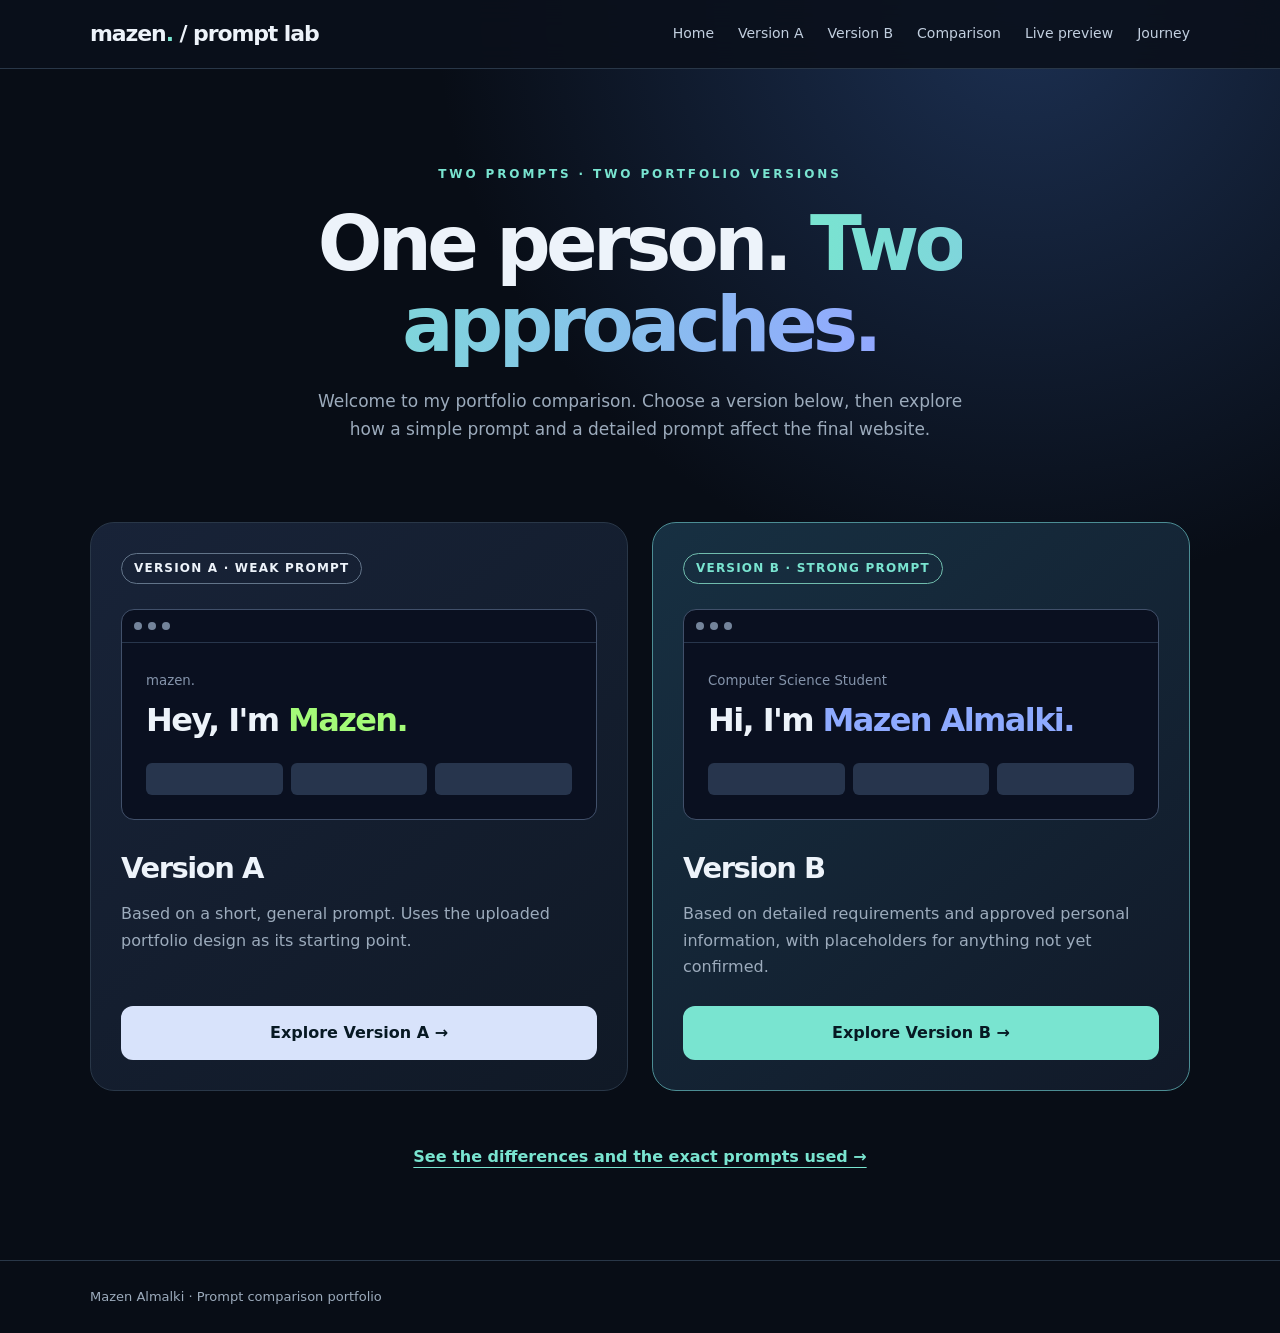
==== index.html @ 9e48fc69 "Add portfolio welcome page" ====
<!doctype html><html lang="en"><head><meta charset="utf-8"><meta name="viewport" content="width=device-width,initial-scale=1"><meta name="theme-color" content="#080d16"><style>
:root{color-scheme:dark;--bg:#080d16;--panel:#121c2a;--line:#293748;--text:#edf3fa;--muted:#9cabbc;--accent:#79e4d0;--blue:#92a8ff}*{box-sizing:border-box}html{scroll-behavior:smooth}body{margin:0;background:radial-gradient(circle at 80% 0%,#1c3052 0%,transparent 35%),var(--bg);color:var(--text);font-family:Inter,system-ui,-apple-system,'Segoe UI',sans-serif;line-height:1.65}a{color:inherit;text-decoration:none}:focus-visible{outline:3px solid var(--accent);outline-offset:4px}.wrap{width:min(1100px,calc(100% - 40px));margin:auto}.header{position:sticky;top:0;z-index:10;background:#0a101be6;backdrop-filter:blur(14px);border-bottom:1px solid var(--line)}.headrow{min-height:68px;display:flex;align-items:center;justify-content:space-between;gap:20px}.logo{font-weight:850;font-size:22px;letter-spacing:-.05em}.logo span,.eyebrow{color:var(--accent)}.header nav{display:flex;gap:24px;flex-wrap:wrap}.header nav a{font-size:14px;color:#c2cfdf}.header nav a:hover{color:white}.hero{text-align:center;padding:96px 0 43px}.eyebrow{text-transform:uppercase;font-size:12px;font-weight:800;letter-spacing:.24em}.hero h1{font-size:clamp(42px,7vw,76px);line-height:1.07;letter-spacing:-.06em;margin:18px auto 22px;max-width:850px}.hero h1 span{background:linear-gradient(90deg,var(--accent),var(--blue));background-clip:text;color:transparent}.hero p{max-width:650px;margin:auto;color:var(--muted);font-size:17px}.versions{display:grid;grid-template-columns:repeat(2,minmax(0,1fr));gap:24px;padding:35px 0 45px}.card{padding:30px;border:1px solid var(--line);border-radius:24px;background:linear-gradient(140deg,#182338,#101926);display:flex;flex-direction:column}.card.b{border-color:#4c8d94;background:linear-gradient(140deg,#173042,#111928)}.pill{align-self:flex-start;font-size:12px;font-weight:800;letter-spacing:.1em;text-transform:uppercase;border:1px solid #627489;border-radius:100px;padding:5px 12px}.b .pill{border-color:#70bcad;color:var(--accent)}.mock{margin:25px 0;border:1px solid #41506a;border-radius:13px;overflow:hidden;background:#0a1020;min-height:160px}.dots{display:flex;gap:6px;padding:12px;border-bottom:1px solid #28364c}.dots i{width:8px;height:8px;background:#74849b;border-radius:50%}.preview{padding:24px}.preview strong{display:block;font-size:32px;letter-spacing:-.05em}.preview em{font-style:normal;color:#a4fb78}.b .preview em{color:#8eaaff}.preview small{color:#8594ab}.lines{display:flex;gap:8px;margin-top:16px}.lines span{height:32px;border-radius:6px;background:#27354d;flex:1}.card h2{font-size:29px;letter-spacing:-.05em;margin:0 0 9px}.card p{color:var(--muted);margin:0 0 25px}.button{display:inline-flex;justify-content:center;align-items:center;background:var(--accent);color:#071923;border-radius:12px;padding:14px 22px;font-weight:800;transition:transform .2s}.button:hover{transform:translateY(-3px)}.a .button{background:#d8e3fb}.card .button{margin-top:auto}.under{text-align:center;padding:8px 0 90px}.under a{color:var(--accent);font-weight:750;text-decoration:underline;text-underline-offset:5px}.footer{border-top:1px solid var(--line);padding:25px 0;color:var(--muted);font-size:13px}.intro{padding:65px 0 20px}.intro h1{font-size:clamp(38px,6vw,64px);letter-spacing:-.06em;line-height:1.1;margin:16px 0}.intro p{color:var(--muted);max-width:790px}.cols{display:grid;grid-template-columns:1fr 1fr;gap:20px;margin:25px 0}.comp{background:var(--panel);border:1px solid var(--line);padding:26px;border-radius:19px}.comp h2{margin:0 0 10px}.comp p,.comp li{color:var(--muted)}.comp li{margin-bottom:10px}h3{margin:20px 0 10px}.prompt{white-space:pre-wrap;overflow-wrap:anywhere;background:#0b1421;border:1px solid #334359;border-radius:14px;padding:22px;color:#d6e1ee;font-size:14px;line-height:1.8;max-height:410px;overflow:auto}.comp .button{margin-top:15px}.note{background:#152638;border-left:3px solid var(--accent);padding:19px 23px;border-radius:8px;margin:25px 0 80px;color:#cbd9e6}@media(max-width:700px){.versions,.cols{grid-template-columns:1fr}.hero{padding-top:60px}.card{padding:22px}.header nav{gap:13px}.intro{padding-top:48px}}@media(prefers-reduced-motion:reduce){html{scroll-behavior:auto}.button{transition:none}}
</style><title>Choose a Portfolio Version | Mazen Almalki</title></head><body><header class="header"><div class="wrap headrow"><a class="logo" href="index.html">mazen<span>.</span> / prompt lab</a><nav aria-label="Website navigation"><a href="index.html">Home</a><a href="version-a.html">Version A</a><a href="version-b.html">Version B</a><a href="comparison.html">Comparison</a><a href="preview.html">Live preview</a><a href="journey.html">Journey</a></nav></div></header><main class="wrap"><section class="hero"><div class="eyebrow">Two prompts · two portfolio versions</div><h1>One person. <span>Two approaches.</span></h1><p>Welcome to my portfolio comparison. Choose a version below, then explore how a simple prompt and a detailed prompt affect the final website.</p></section><section class="versions" aria-label="Choose portfolio version"><article class="card a"><span class="pill">Version A · Weak prompt</span><div class="mock" aria-hidden="true"><div class="dots"><i></i><i></i><i></i></div><div class="preview"><small>mazen.</small><strong>Hey, I'm <em>Mazen.</em></strong><div class="lines"><span></span><span></span><span></span></div></div></div><h2>Version A</h2><p>Based on a short, general prompt. Uses the uploaded portfolio design as its starting point.</p><a class="button" href="version-a.html">Explore Version A →</a></article><article class="card b"><span class="pill">Version B · Strong prompt</span><div class="mock" aria-hidden="true"><div class="dots"><i></i><i></i><i></i></div><div class="preview"><small>Computer Science Student</small><strong>Hi, I'm <em>Mazen Almalki.</em></strong><div class="lines"><span></span><span></span><span></span></div></div></div><h2>Version B</h2><p>Based on detailed requirements and approved personal information, with placeholders for anything not yet confirmed.</p><a class="button" href="version-b.html">Explore Version B →</a></article></section><div class="under"><a href="comparison.html">See the differences and the exact prompts used →</a></div></main><footer class="footer"><div class="wrap">Mazen Almalki · Prompt comparison portfolio</div></footer></body></html>
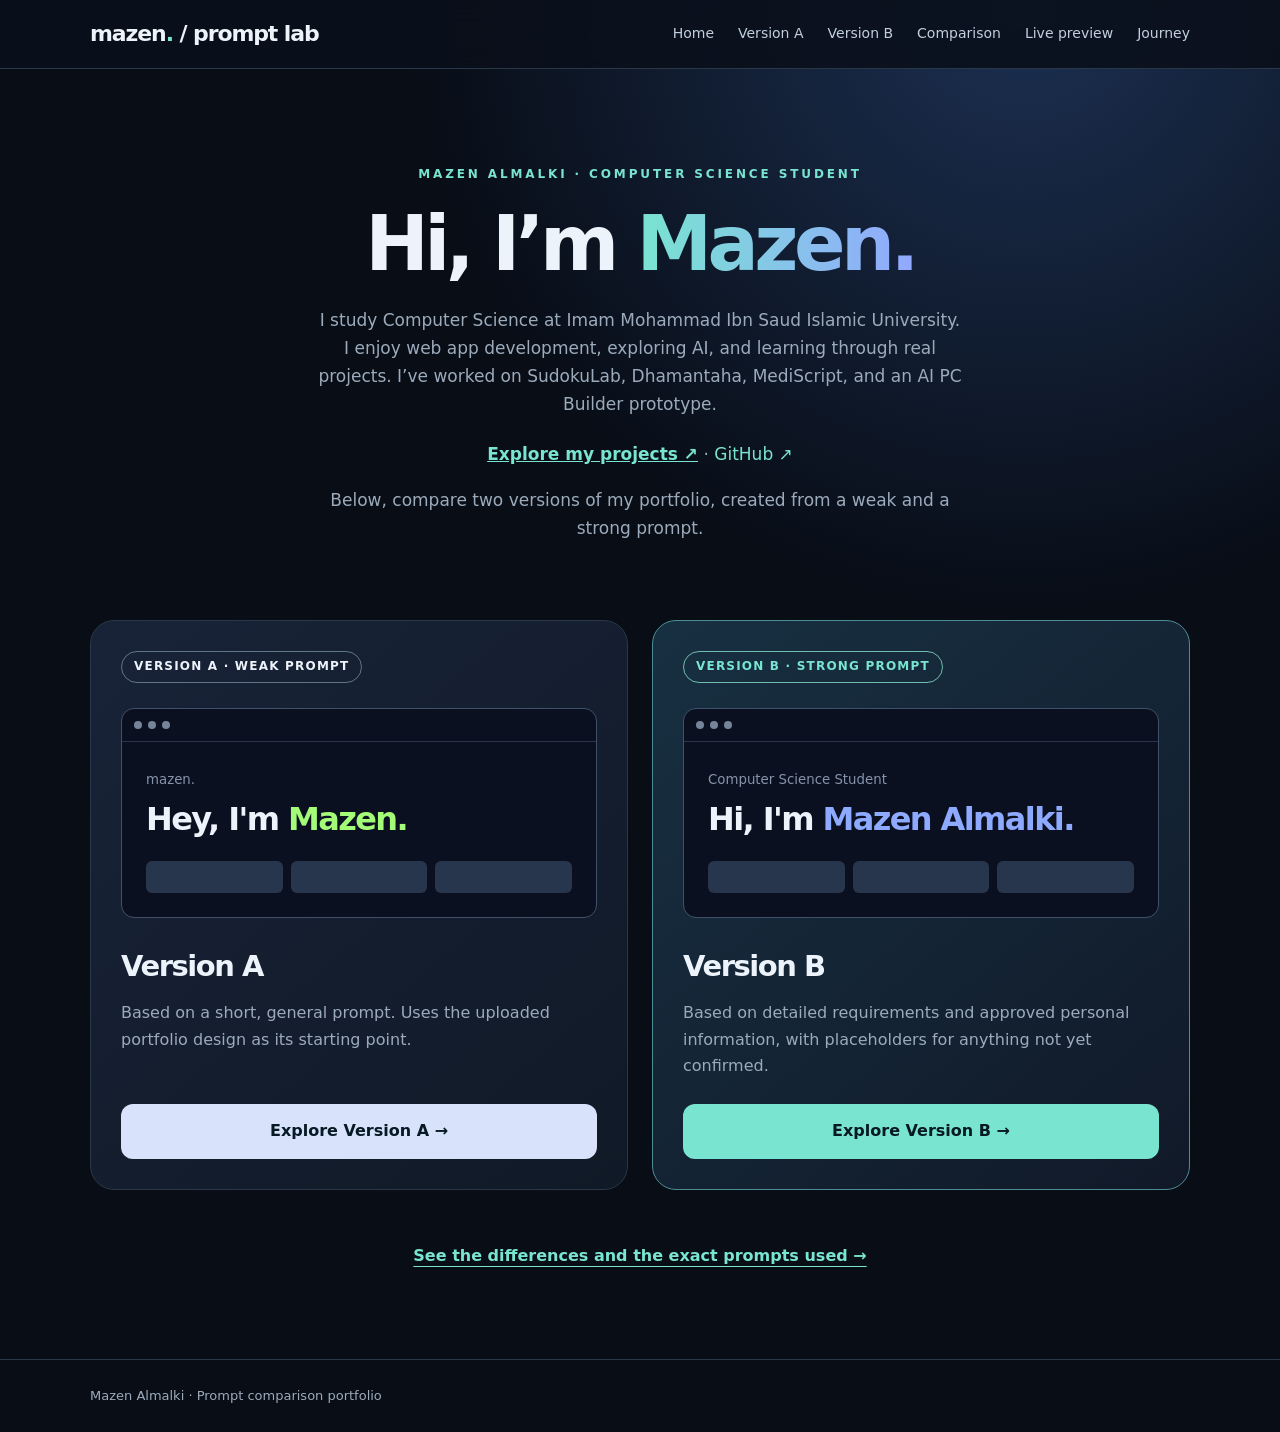
==== commit 7db46a42: "Personalize welcome page with Mazen background and projects" ====
--- a/index.html
+++ b/index.html
@@ -1,3 +1,3 @@
 <!doctype html><html lang="en"><head><meta charset="utf-8"><meta name="viewport" content="width=device-width,initial-scale=1"><meta name="theme-color" content="#080d16"><style>
 :root{color-scheme:dark;--bg:#080d16;--panel:#121c2a;--line:#293748;--text:#edf3fa;--muted:#9cabbc;--accent:#79e4d0;--blue:#92a8ff}*{box-sizing:border-box}html{scroll-behavior:smooth}body{margin:0;background:radial-gradient(circle at 80% 0%,#1c3052 0%,transparent 35%),var(--bg);color:var(--text);font-family:Inter,system-ui,-apple-system,'Segoe UI',sans-serif;line-height:1.65}a{color:inherit;text-decoration:none}:focus-visible{outline:3px solid var(--accent);outline-offset:4px}.wrap{width:min(1100px,calc(100% - 40px));margin:auto}.header{position:sticky;top:0;z-index:10;background:#0a101be6;backdrop-filter:blur(14px);border-bottom:1px solid var(--line)}.headrow{min-height:68px;display:flex;align-items:center;justify-content:space-between;gap:20px}.logo{font-weight:850;font-size:22px;letter-spacing:-.05em}.logo span,.eyebrow{color:var(--accent)}.header nav{display:flex;gap:24px;flex-wrap:wrap}.header nav a{font-size:14px;color:#c2cfdf}.header nav a:hover{color:white}.hero{text-align:center;padding:96px 0 43px}.eyebrow{text-transform:uppercase;font-size:12px;font-weight:800;letter-spacing:.24em}.hero h1{font-size:clamp(42px,7vw,76px);line-height:1.07;letter-spacing:-.06em;margin:18px auto 22px;max-width:850px}.hero h1 span{background:linear-gradient(90deg,var(--accent),var(--blue));background-clip:text;color:transparent}.hero p{max-width:650px;margin:auto;color:var(--muted);font-size:17px}.versions{display:grid;grid-template-columns:repeat(2,minmax(0,1fr));gap:24px;padding:35px 0 45px}.card{padding:30px;border:1px solid var(--line);border-radius:24px;background:linear-gradient(140deg,#182338,#101926);display:flex;flex-direction:column}.card.b{border-color:#4c8d94;background:linear-gradient(140deg,#173042,#111928)}.pill{align-self:flex-start;font-size:12px;font-weight:800;letter-spacing:.1em;text-transform:uppercase;border:1px solid #627489;border-radius:100px;padding:5px 12px}.b .pill{border-color:#70bcad;color:var(--accent)}.mock{margin:25px 0;border:1px solid #41506a;border-radius:13px;overflow:hidden;background:#0a1020;min-height:160px}.dots{display:flex;gap:6px;padding:12px;border-bottom:1px solid #28364c}.dots i{width:8px;height:8px;background:#74849b;border-radius:50%}.preview{padding:24px}.preview strong{display:block;font-size:32px;letter-spacing:-.05em}.preview em{font-style:normal;color:#a4fb78}.b .preview em{color:#8eaaff}.preview small{color:#8594ab}.lines{display:flex;gap:8px;margin-top:16px}.lines span{height:32px;border-radius:6px;background:#27354d;flex:1}.card h2{font-size:29px;letter-spacing:-.05em;margin:0 0 9px}.card p{color:var(--muted);margin:0 0 25px}.button{display:inline-flex;justify-content:center;align-items:center;background:var(--accent);color:#071923;border-radius:12px;padding:14px 22px;font-weight:800;transition:transform .2s}.button:hover{transform:translateY(-3px)}.a .button{background:#d8e3fb}.card .button{margin-top:auto}.under{text-align:center;padding:8px 0 90px}.under a{color:var(--accent);font-weight:750;text-decoration:underline;text-underline-offset:5px}.footer{border-top:1px solid var(--line);padding:25px 0;color:var(--muted);font-size:13px}.intro{padding:65px 0 20px}.intro h1{font-size:clamp(38px,6vw,64px);letter-spacing:-.06em;line-height:1.1;margin:16px 0}.intro p{color:var(--muted);max-width:790px}.cols{display:grid;grid-template-columns:1fr 1fr;gap:20px;margin:25px 0}.comp{background:var(--panel);border:1px solid var(--line);padding:26px;border-radius:19px}.comp h2{margin:0 0 10px}.comp p,.comp li{color:var(--muted)}.comp li{margin-bottom:10px}h3{margin:20px 0 10px}.prompt{white-space:pre-wrap;overflow-wrap:anywhere;background:#0b1421;border:1px solid #334359;border-radius:14px;padding:22px;color:#d6e1ee;font-size:14px;line-height:1.8;max-height:410px;overflow:auto}.comp .button{margin-top:15px}.note{background:#152638;border-left:3px solid var(--accent);padding:19px 23px;border-radius:8px;margin:25px 0 80px;color:#cbd9e6}@media(max-width:700px){.versions,.cols{grid-template-columns:1fr}.hero{padding-top:60px}.card{padding:22px}.header nav{gap:13px}.intro{padding-top:48px}}@media(prefers-reduced-motion:reduce){html{scroll-behavior:auto}.button{transition:none}}
-</style><title>Choose a Portfolio Version | Mazen Almalki</title></head><body><header class="header"><div class="wrap headrow"><a class="logo" href="index.html">mazen<span>.</span> / prompt lab</a><nav aria-label="Website navigation"><a href="index.html">Home</a><a href="version-a.html">Version A</a><a href="version-b.html">Version B</a><a href="comparison.html">Comparison</a><a href="preview.html">Live preview</a><a href="journey.html">Journey</a></nav></div></header><main class="wrap"><section class="hero"><div class="eyebrow">Two prompts · two portfolio versions</div><h1>One person. <span>Two approaches.</span></h1><p>Welcome to my portfolio comparison. Choose a version below, then explore how a simple prompt and a detailed prompt affect the final website.</p></section><section class="versions" aria-label="Choose portfolio version"><article class="card a"><span class="pill">Version A · Weak prompt</span><div class="mock" aria-hidden="true"><div class="dots"><i></i><i></i><i></i></div><div class="preview"><small>mazen.</small><strong>Hey, I'm <em>Mazen.</em></strong><div class="lines"><span></span><span></span><span></span></div></div></div><h2>Version A</h2><p>Based on a short, general prompt. Uses the uploaded portfolio design as its starting point.</p><a class="button" href="version-a.html">Explore Version A →</a></article><article class="card b"><span class="pill">Version B · Strong prompt</span><div class="mock" aria-hidden="true"><div class="dots"><i></i><i></i><i></i></div><div class="preview"><small>Computer Science Student</small><strong>Hi, I'm <em>Mazen Almalki.</em></strong><div class="lines"><span></span><span></span><span></span></div></div></div><h2>Version B</h2><p>Based on detailed requirements and approved personal information, with placeholders for anything not yet confirmed.</p><a class="button" href="version-b.html">Explore Version B →</a></article></section><div class="under"><a href="comparison.html">See the differences and the exact prompts used →</a></div></main><footer class="footer"><div class="wrap">Mazen Almalki · Prompt comparison portfolio</div></footer></body></html>+</style><title>Choose a Portfolio Version | Mazen Almalki</title></head><body><header class="header"><div class="wrap headrow"><a class="logo" href="index.html">mazen<span>.</span> / prompt lab</a><nav aria-label="Website navigation"><a href="index.html">Home</a><a href="version-a.html">Version A</a><a href="version-b.html">Version B</a><a href="comparison.html">Comparison</a><a href="preview.html">Live preview</a><a href="journey.html">Journey</a></nav></div></header><main class="wrap"><section class="hero"><div class="eyebrow">Mazen Almalki · Computer Science Student</div><h1>Hi, I’m <span>Mazen.</span></h1><p>I study Computer Science at Imam Mohammad Ibn Saud Islamic University. I enjoy web app development, exploring AI, and learning through real projects. I’ve worked on SudokuLab, Dhamantaha, MediScript, and an AI PC Builder prototype.</p><p style="margin:22px auto 0"><a href="version-b.html#projects" style="color:var(--accent);font-weight:800;text-decoration:underline">Explore my projects ↗</a> · <a href="https://github.com/MazenAlmalki" target="_blank" rel="noopener noreferrer" style="color:var(--accent)">GitHub ↗</a></p><p style="margin-top:18px">Below, compare two versions of my portfolio, created from a weak and a strong prompt.</p></section><section class="versions" aria-label="Choose portfolio version"><article class="card a"><span class="pill">Version A · Weak prompt</span><div class="mock" aria-hidden="true"><div class="dots"><i></i><i></i><i></i></div><div class="preview"><small>mazen.</small><strong>Hey, I'm <em>Mazen.</em></strong><div class="lines"><span></span><span></span><span></span></div></div></div><h2>Version A</h2><p>Based on a short, general prompt. Uses the uploaded portfolio design as its starting point.</p><a class="button" href="version-a.html">Explore Version A →</a></article><article class="card b"><span class="pill">Version B · Strong prompt</span><div class="mock" aria-hidden="true"><div class="dots"><i></i><i></i><i></i></div><div class="preview"><small>Computer Science Student</small><strong>Hi, I'm <em>Mazen Almalki.</em></strong><div class="lines"><span></span><span></span><span></span></div></div></div><h2>Version B</h2><p>Based on detailed requirements and approved personal information, with placeholders for anything not yet confirmed.</p><a class="button" href="version-b.html">Explore Version B →</a></article></section><div class="under"><a href="comparison.html">See the differences and the exact prompts used →</a></div></main><footer class="footer"><div class="wrap">Mazen Almalki · Prompt comparison portfolio</div></footer></body></html>
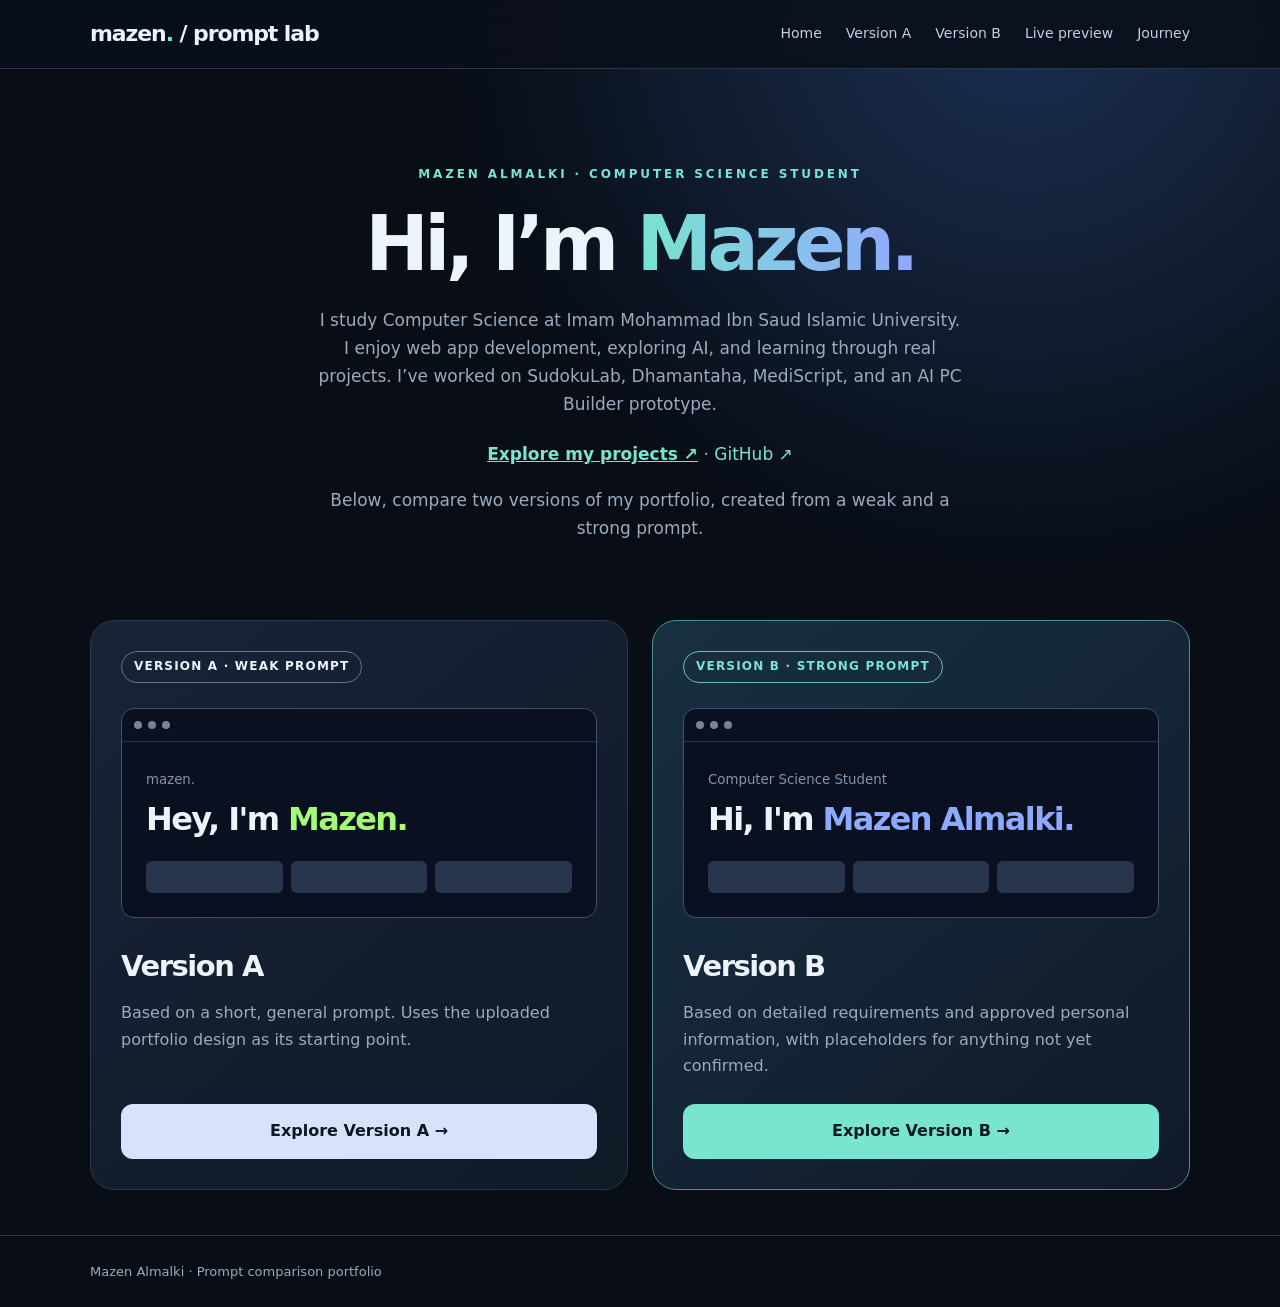
==== commit 8afb1ec0: "Remove comparison link from site navigation" ====
--- a/index.html
+++ b/index.html
@@ -1,3 +1,3 @@
 <!doctype html><html lang="en"><head><meta charset="utf-8"><meta name="viewport" content="width=device-width,initial-scale=1"><meta name="theme-color" content="#080d16"><style>
 :root{color-scheme:dark;--bg:#080d16;--panel:#121c2a;--line:#293748;--text:#edf3fa;--muted:#9cabbc;--accent:#79e4d0;--blue:#92a8ff}*{box-sizing:border-box}html{scroll-behavior:smooth}body{margin:0;background:radial-gradient(circle at 80% 0%,#1c3052 0%,transparent 35%),var(--bg);color:var(--text);font-family:Inter,system-ui,-apple-system,'Segoe UI',sans-serif;line-height:1.65}a{color:inherit;text-decoration:none}:focus-visible{outline:3px solid var(--accent);outline-offset:4px}.wrap{width:min(1100px,calc(100% - 40px));margin:auto}.header{position:sticky;top:0;z-index:10;background:#0a101be6;backdrop-filter:blur(14px);border-bottom:1px solid var(--line)}.headrow{min-height:68px;display:flex;align-items:center;justify-content:space-between;gap:20px}.logo{font-weight:850;font-size:22px;letter-spacing:-.05em}.logo span,.eyebrow{color:var(--accent)}.header nav{display:flex;gap:24px;flex-wrap:wrap}.header nav a{font-size:14px;color:#c2cfdf}.header nav a:hover{color:white}.hero{text-align:center;padding:96px 0 43px}.eyebrow{text-transform:uppercase;font-size:12px;font-weight:800;letter-spacing:.24em}.hero h1{font-size:clamp(42px,7vw,76px);line-height:1.07;letter-spacing:-.06em;margin:18px auto 22px;max-width:850px}.hero h1 span{background:linear-gradient(90deg,var(--accent),var(--blue));background-clip:text;color:transparent}.hero p{max-width:650px;margin:auto;color:var(--muted);font-size:17px}.versions{display:grid;grid-template-columns:repeat(2,minmax(0,1fr));gap:24px;padding:35px 0 45px}.card{padding:30px;border:1px solid var(--line);border-radius:24px;background:linear-gradient(140deg,#182338,#101926);display:flex;flex-direction:column}.card.b{border-color:#4c8d94;background:linear-gradient(140deg,#173042,#111928)}.pill{align-self:flex-start;font-size:12px;font-weight:800;letter-spacing:.1em;text-transform:uppercase;border:1px solid #627489;border-radius:100px;padding:5px 12px}.b .pill{border-color:#70bcad;color:var(--accent)}.mock{margin:25px 0;border:1px solid #41506a;border-radius:13px;overflow:hidden;background:#0a1020;min-height:160px}.dots{display:flex;gap:6px;padding:12px;border-bottom:1px solid #28364c}.dots i{width:8px;height:8px;background:#74849b;border-radius:50%}.preview{padding:24px}.preview strong{display:block;font-size:32px;letter-spacing:-.05em}.preview em{font-style:normal;color:#a4fb78}.b .preview em{color:#8eaaff}.preview small{color:#8594ab}.lines{display:flex;gap:8px;margin-top:16px}.lines span{height:32px;border-radius:6px;background:#27354d;flex:1}.card h2{font-size:29px;letter-spacing:-.05em;margin:0 0 9px}.card p{color:var(--muted);margin:0 0 25px}.button{display:inline-flex;justify-content:center;align-items:center;background:var(--accent);color:#071923;border-radius:12px;padding:14px 22px;font-weight:800;transition:transform .2s}.button:hover{transform:translateY(-3px)}.a .button{background:#d8e3fb}.card .button{margin-top:auto}.under{text-align:center;padding:8px 0 90px}.under a{color:var(--accent);font-weight:750;text-decoration:underline;text-underline-offset:5px}.footer{border-top:1px solid var(--line);padding:25px 0;color:var(--muted);font-size:13px}.intro{padding:65px 0 20px}.intro h1{font-size:clamp(38px,6vw,64px);letter-spacing:-.06em;line-height:1.1;margin:16px 0}.intro p{color:var(--muted);max-width:790px}.cols{display:grid;grid-template-columns:1fr 1fr;gap:20px;margin:25px 0}.comp{background:var(--panel);border:1px solid var(--line);padding:26px;border-radius:19px}.comp h2{margin:0 0 10px}.comp p,.comp li{color:var(--muted)}.comp li{margin-bottom:10px}h3{margin:20px 0 10px}.prompt{white-space:pre-wrap;overflow-wrap:anywhere;background:#0b1421;border:1px solid #334359;border-radius:14px;padding:22px;color:#d6e1ee;font-size:14px;line-height:1.8;max-height:410px;overflow:auto}.comp .button{margin-top:15px}.note{background:#152638;border-left:3px solid var(--accent);padding:19px 23px;border-radius:8px;margin:25px 0 80px;color:#cbd9e6}@media(max-width:700px){.versions,.cols{grid-template-columns:1fr}.hero{padding-top:60px}.card{padding:22px}.header nav{gap:13px}.intro{padding-top:48px}}@media(prefers-reduced-motion:reduce){html{scroll-behavior:auto}.button{transition:none}}
-</style><title>Choose a Portfolio Version | Mazen Almalki</title></head><body><header class="header"><div class="wrap headrow"><a class="logo" href="index.html">mazen<span>.</span> / prompt lab</a><nav aria-label="Website navigation"><a href="index.html">Home</a><a href="version-a.html">Version A</a><a href="version-b.html">Version B</a><a href="comparison.html">Comparison</a><a href="preview.html">Live preview</a><a href="journey.html">Journey</a></nav></div></header><main class="wrap"><section class="hero"><div class="eyebrow">Mazen Almalki · Computer Science Student</div><h1>Hi, I’m <span>Mazen.</span></h1><p>I study Computer Science at Imam Mohammad Ibn Saud Islamic University. I enjoy web app development, exploring AI, and learning through real projects. I’ve worked on SudokuLab, Dhamantaha, MediScript, and an AI PC Builder prototype.</p><p style="margin:22px auto 0"><a href="version-b.html#projects" style="color:var(--accent);font-weight:800;text-decoration:underline">Explore my projects ↗</a> · <a href="https://github.com/MazenAlmalki" target="_blank" rel="noopener noreferrer" style="color:var(--accent)">GitHub ↗</a></p><p style="margin-top:18px">Below, compare two versions of my portfolio, created from a weak and a strong prompt.</p></section><section class="versions" aria-label="Choose portfolio version"><article class="card a"><span class="pill">Version A · Weak prompt</span><div class="mock" aria-hidden="true"><div class="dots"><i></i><i></i><i></i></div><div class="preview"><small>mazen.</small><strong>Hey, I'm <em>Mazen.</em></strong><div class="lines"><span></span><span></span><span></span></div></div></div><h2>Version A</h2><p>Based on a short, general prompt. Uses the uploaded portfolio design as its starting point.</p><a class="button" href="version-a.html">Explore Version A →</a></article><article class="card b"><span class="pill">Version B · Strong prompt</span><div class="mock" aria-hidden="true"><div class="dots"><i></i><i></i><i></i></div><div class="preview"><small>Computer Science Student</small><strong>Hi, I'm <em>Mazen Almalki.</em></strong><div class="lines"><span></span><span></span><span></span></div></div></div><h2>Version B</h2><p>Based on detailed requirements and approved personal information, with placeholders for anything not yet confirmed.</p><a class="button" href="version-b.html">Explore Version B →</a></article></section><div class="under"><a href="comparison.html">See the differences and the exact prompts used →</a></div></main><footer class="footer"><div class="wrap">Mazen Almalki · Prompt comparison portfolio</div></footer></body></html>+</style><title>Choose a Portfolio Version | Mazen Almalki</title></head><body><header class="header"><div class="wrap headrow"><a class="logo" href="index.html">mazen<span>.</span> / prompt lab</a><nav aria-label="Website navigation"><a href="index.html">Home</a><a href="version-a.html">Version A</a><a href="version-b.html">Version B</a><a href="preview.html">Live preview</a><a href="journey.html">Journey</a></nav></div></header><main class="wrap"><section class="hero"><div class="eyebrow">Mazen Almalki · Computer Science Student</div><h1>Hi, I’m <span>Mazen.</span></h1><p>I study Computer Science at Imam Mohammad Ibn Saud Islamic University. I enjoy web app development, exploring AI, and learning through real projects. I’ve worked on SudokuLab, Dhamantaha, MediScript, and an AI PC Builder prototype.</p><p style="margin:22px auto 0"><a href="version-b.html#projects" style="color:var(--accent);font-weight:800;text-decoration:underline">Explore my projects ↗</a> · <a href="https://github.com/MazenAlmalki" target="_blank" rel="noopener noreferrer" style="color:var(--accent)">GitHub ↗</a></p><p style="margin-top:18px">Below, compare two versions of my portfolio, created from a weak and a strong prompt.</p></section><section class="versions" aria-label="Choose portfolio version"><article class="card a"><span class="pill">Version A · Weak prompt</span><div class="mock" aria-hidden="true"><div class="dots"><i></i><i></i><i></i></div><div class="preview"><small>mazen.</small><strong>Hey, I'm <em>Mazen.</em></strong><div class="lines"><span></span><span></span><span></span></div></div></div><h2>Version A</h2><p>Based on a short, general prompt. Uses the uploaded portfolio design as its starting point.</p><a class="button" href="version-a.html">Explore Version A →</a></article><article class="card b"><span class="pill">Version B · Strong prompt</span><div class="mock" aria-hidden="true"><div class="dots"><i></i><i></i><i></i></div><div class="preview"><small>Computer Science Student</small><strong>Hi, I'm <em>Mazen Almalki.</em></strong><div class="lines"><span></span><span></span><span></span></div></div></div><h2>Version B</h2><p>Based on detailed requirements and approved personal information, with placeholders for anything not yet confirmed.</p><a class="button" href="version-b.html">Explore Version B →</a></article></section></main><footer class="footer"><div class="wrap">Mazen Almalki · Prompt comparison portfolio</div></footer></body></html>
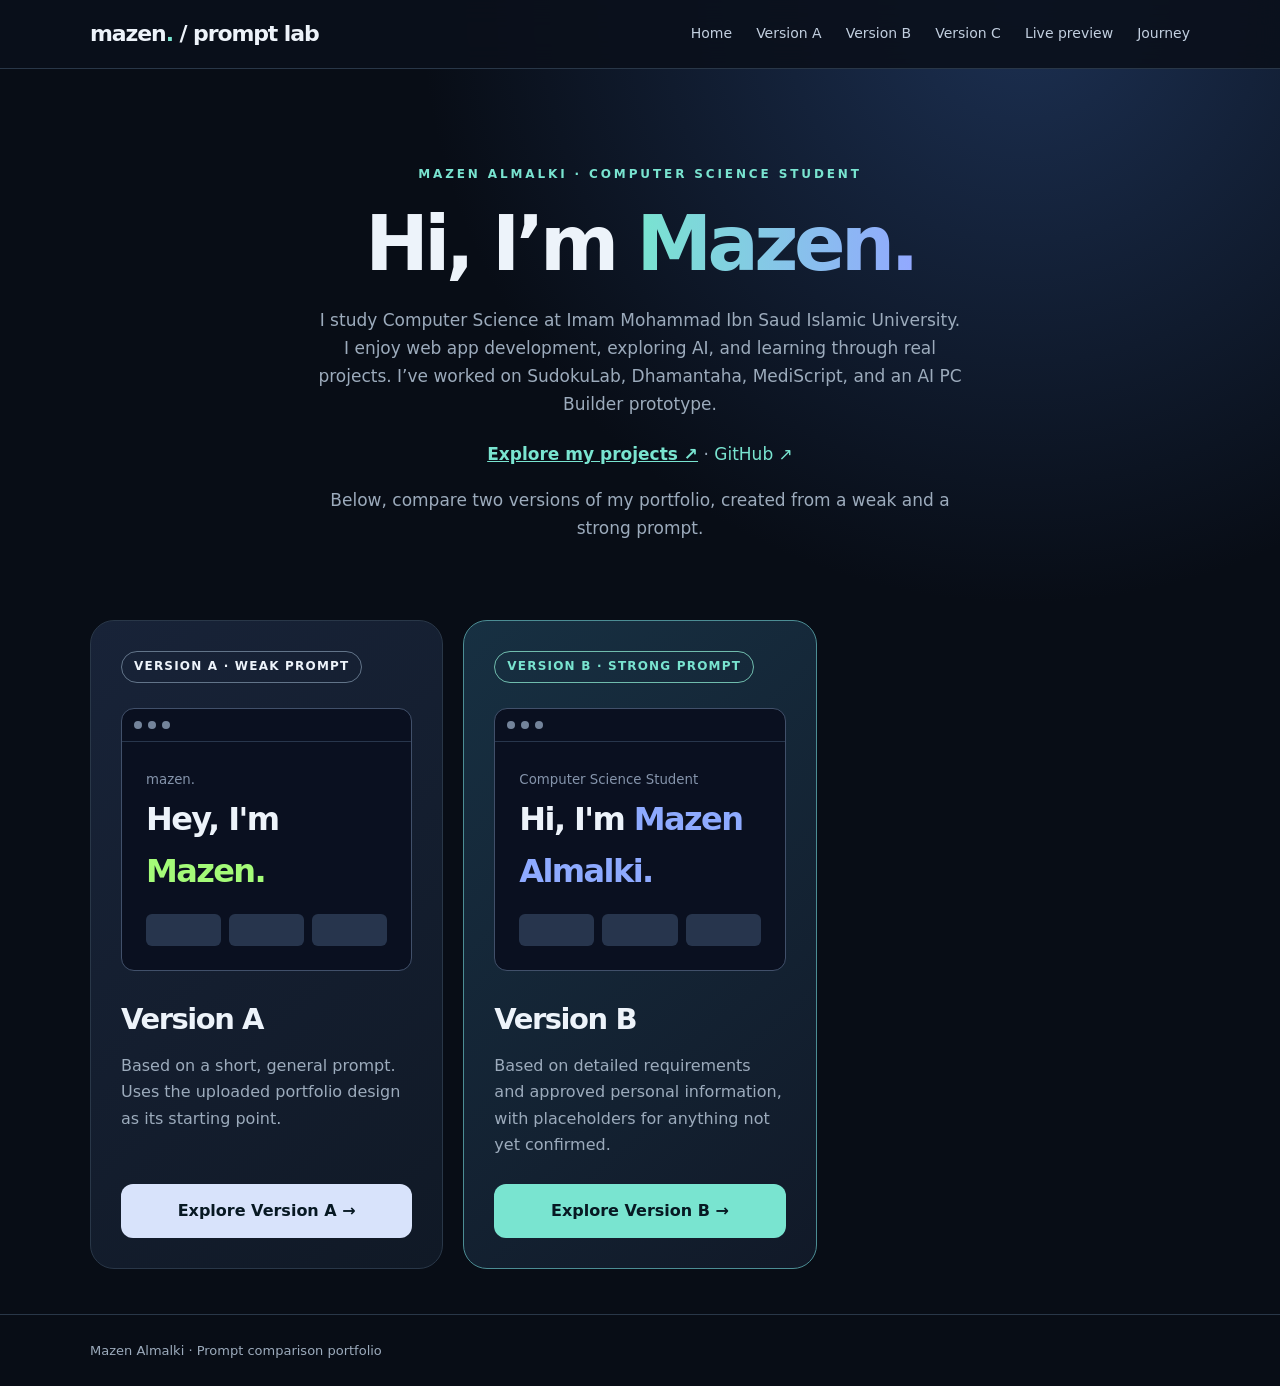
==== commit 85844ba6: "Add Version C gaming option to welcome page" ====
--- a/index.html
+++ b/index.html
@@ -1,3 +1,3 @@
 <!doctype html><html lang="en"><head><meta charset="utf-8"><meta name="viewport" content="width=device-width,initial-scale=1"><meta name="theme-color" content="#080d16"><style>
-:root{color-scheme:dark;--bg:#080d16;--panel:#121c2a;--line:#293748;--text:#edf3fa;--muted:#9cabbc;--accent:#79e4d0;--blue:#92a8ff}*{box-sizing:border-box}html{scroll-behavior:smooth}body{margin:0;background:radial-gradient(circle at 80% 0%,#1c3052 0%,transparent 35%),var(--bg);color:var(--text);font-family:Inter,system-ui,-apple-system,'Segoe UI',sans-serif;line-height:1.65}a{color:inherit;text-decoration:none}:focus-visible{outline:3px solid var(--accent);outline-offset:4px}.wrap{width:min(1100px,calc(100% - 40px));margin:auto}.header{position:sticky;top:0;z-index:10;background:#0a101be6;backdrop-filter:blur(14px);border-bottom:1px solid var(--line)}.headrow{min-height:68px;display:flex;align-items:center;justify-content:space-between;gap:20px}.logo{font-weight:850;font-size:22px;letter-spacing:-.05em}.logo span,.eyebrow{color:var(--accent)}.header nav{display:flex;gap:24px;flex-wrap:wrap}.header nav a{font-size:14px;color:#c2cfdf}.header nav a:hover{color:white}.hero{text-align:center;padding:96px 0 43px}.eyebrow{text-transform:uppercase;font-size:12px;font-weight:800;letter-spacing:.24em}.hero h1{font-size:clamp(42px,7vw,76px);line-height:1.07;letter-spacing:-.06em;margin:18px auto 22px;max-width:850px}.hero h1 span{background:linear-gradient(90deg,var(--accent),var(--blue));background-clip:text;color:transparent}.hero p{max-width:650px;margin:auto;color:var(--muted);font-size:17px}.versions{display:grid;grid-template-columns:repeat(2,minmax(0,1fr));gap:24px;padding:35px 0 45px}.card{padding:30px;border:1px solid var(--line);border-radius:24px;background:linear-gradient(140deg,#182338,#101926);display:flex;flex-direction:column}.card.b{border-color:#4c8d94;background:linear-gradient(140deg,#173042,#111928)}.pill{align-self:flex-start;font-size:12px;font-weight:800;letter-spacing:.1em;text-transform:uppercase;border:1px solid #627489;border-radius:100px;padding:5px 12px}.b .pill{border-color:#70bcad;color:var(--accent)}.mock{margin:25px 0;border:1px solid #41506a;border-radius:13px;overflow:hidden;background:#0a1020;min-height:160px}.dots{display:flex;gap:6px;padding:12px;border-bottom:1px solid #28364c}.dots i{width:8px;height:8px;background:#74849b;border-radius:50%}.preview{padding:24px}.preview strong{display:block;font-size:32px;letter-spacing:-.05em}.preview em{font-style:normal;color:#a4fb78}.b .preview em{color:#8eaaff}.preview small{color:#8594ab}.lines{display:flex;gap:8px;margin-top:16px}.lines span{height:32px;border-radius:6px;background:#27354d;flex:1}.card h2{font-size:29px;letter-spacing:-.05em;margin:0 0 9px}.card p{color:var(--muted);margin:0 0 25px}.button{display:inline-flex;justify-content:center;align-items:center;background:var(--accent);color:#071923;border-radius:12px;padding:14px 22px;font-weight:800;transition:transform .2s}.button:hover{transform:translateY(-3px)}.a .button{background:#d8e3fb}.card .button{margin-top:auto}.under{text-align:center;padding:8px 0 90px}.under a{color:var(--accent);font-weight:750;text-decoration:underline;text-underline-offset:5px}.footer{border-top:1px solid var(--line);padding:25px 0;color:var(--muted);font-size:13px}.intro{padding:65px 0 20px}.intro h1{font-size:clamp(38px,6vw,64px);letter-spacing:-.06em;line-height:1.1;margin:16px 0}.intro p{color:var(--muted);max-width:790px}.cols{display:grid;grid-template-columns:1fr 1fr;gap:20px;margin:25px 0}.comp{background:var(--panel);border:1px solid var(--line);padding:26px;border-radius:19px}.comp h2{margin:0 0 10px}.comp p,.comp li{color:var(--muted)}.comp li{margin-bottom:10px}h3{margin:20px 0 10px}.prompt{white-space:pre-wrap;overflow-wrap:anywhere;background:#0b1421;border:1px solid #334359;border-radius:14px;padding:22px;color:#d6e1ee;font-size:14px;line-height:1.8;max-height:410px;overflow:auto}.comp .button{margin-top:15px}.note{background:#152638;border-left:3px solid var(--accent);padding:19px 23px;border-radius:8px;margin:25px 0 80px;color:#cbd9e6}@media(max-width:700px){.versions,.cols{grid-template-columns:1fr}.hero{padding-top:60px}.card{padding:22px}.header nav{gap:13px}.intro{padding-top:48px}}@media(prefers-reduced-motion:reduce){html{scroll-behavior:auto}.button{transition:none}}
-</style><title>Choose a Portfolio Version | Mazen Almalki</title></head><body><header class="header"><div class="wrap headrow"><a class="logo" href="index.html">mazen<span>.</span> / prompt lab</a><nav aria-label="Website navigation"><a href="index.html">Home</a><a href="version-a.html">Version A</a><a href="version-b.html">Version B</a><a href="preview.html">Live preview</a><a href="journey.html">Journey</a></nav></div></header><main class="wrap"><section class="hero"><div class="eyebrow">Mazen Almalki · Computer Science Student</div><h1>Hi, I’m <span>Mazen.</span></h1><p>I study Computer Science at Imam Mohammad Ibn Saud Islamic University. I enjoy web app development, exploring AI, and learning through real projects. I’ve worked on SudokuLab, Dhamantaha, MediScript, and an AI PC Builder prototype.</p><p style="margin:22px auto 0"><a href="version-b.html#projects" style="color:var(--accent);font-weight:800;text-decoration:underline">Explore my projects ↗</a> · <a href="https://github.com/MazenAlmalki" target="_blank" rel="noopener noreferrer" style="color:var(--accent)">GitHub ↗</a></p><p style="margin-top:18px">Below, compare two versions of my portfolio, created from a weak and a strong prompt.</p></section><section class="versions" aria-label="Choose portfolio version"><article class="card a"><span class="pill">Version A · Weak prompt</span><div class="mock" aria-hidden="true"><div class="dots"><i></i><i></i><i></i></div><div class="preview"><small>mazen.</small><strong>Hey, I'm <em>Mazen.</em></strong><div class="lines"><span></span><span></span><span></span></div></div></div><h2>Version A</h2><p>Based on a short, general prompt. Uses the uploaded portfolio design as its starting point.</p><a class="button" href="version-a.html">Explore Version A →</a></article><article class="card b"><span class="pill">Version B · Strong prompt</span><div class="mock" aria-hidden="true"><div class="dots"><i></i><i></i><i></i></div><div class="preview"><small>Computer Science Student</small><strong>Hi, I'm <em>Mazen Almalki.</em></strong><div class="lines"><span></span><span></span><span></span></div></div></div><h2>Version B</h2><p>Based on detailed requirements and approved personal information, with placeholders for anything not yet confirmed.</p><a class="button" href="version-b.html">Explore Version B →</a></article></section></main><footer class="footer"><div class="wrap">Mazen Almalki · Prompt comparison portfolio</div></footer></body></html>+:root{color-scheme:dark;--bg:#080d16;--panel:#121c2a;--line:#293748;--text:#edf3fa;--muted:#9cabbc;--accent:#79e4d0;--blue:#92a8ff}*{box-sizing:border-box}html{scroll-behavior:smooth}body{margin:0;background:radial-gradient(circle at 80% 0%,#1c3052 0%,transparent 35%),var(--bg);color:var(--text);font-family:Inter,system-ui,-apple-system,'Segoe UI',sans-serif;line-height:1.65}a{color:inherit;text-decoration:none}:focus-visible{outline:3px solid var(--accent);outline-offset:4px}.wrap{width:min(1100px,calc(100% - 40px));margin:auto}.header{position:sticky;top:0;z-index:10;background:#0a101be6;backdrop-filter:blur(14px);border-bottom:1px solid var(--line)}.headrow{min-height:68px;display:flex;align-items:center;justify-content:space-between;gap:20px}.logo{font-weight:850;font-size:22px;letter-spacing:-.05em}.logo span,.eyebrow{color:var(--accent)}.header nav{display:flex;gap:24px;flex-wrap:wrap}.header nav a{font-size:14px;color:#c2cfdf}.header nav a:hover{color:white}.hero{text-align:center;padding:96px 0 43px}.eyebrow{text-transform:uppercase;font-size:12px;font-weight:800;letter-spacing:.24em}.hero h1{font-size:clamp(42px,7vw,76px);line-height:1.07;letter-spacing:-.06em;margin:18px auto 22px;max-width:850px}.hero h1 span{background:linear-gradient(90deg,var(--accent),var(--blue));background-clip:text;color:transparent}.hero p{max-width:650px;margin:auto;color:var(--muted);font-size:17px}.versions{display:grid;grid-template-columns:repeat(3,minmax(0,1fr));gap:20px;padding:35px 0 45px}.card{padding:30px;border:1px solid var(--line);border-radius:24px;background:linear-gradient(140deg,#182338,#101926);display:flex;flex-direction:column}.card.b{border-color:#4c8d94;background:linear-gradient(140deg,#173042,#111928)}.pill{align-self:flex-start;font-size:12px;font-weight:800;letter-spacing:.1em;text-transform:uppercase;border:1px solid #627489;border-radius:100px;padding:5px 12px}.b .pill{border-color:#70bcad;color:var(--accent)}.mock{margin:25px 0;border:1px solid #41506a;border-radius:13px;overflow:hidden;background:#0a1020;min-height:160px}.dots{display:flex;gap:6px;padding:12px;border-bottom:1px solid #28364c}.dots i{width:8px;height:8px;background:#74849b;border-radius:50%}.preview{padding:24px}.preview strong{display:block;font-size:32px;letter-spacing:-.05em}.preview em{font-style:normal;color:#a4fb78}.b .preview em{color:#8eaaff}.preview small{color:#8594ab}.lines{display:flex;gap:8px;margin-top:16px}.lines span{height:32px;border-radius:6px;background:#27354d;flex:1}.card h2{font-size:29px;letter-spacing:-.05em;margin:0 0 9px}.card p{color:var(--muted);margin:0 0 25px}.button{display:inline-flex;justify-content:center;align-items:center;background:var(--accent);color:#071923;border-radius:12px;padding:14px 22px;font-weight:800;transition:transform .2s}.button:hover{transform:translateY(-3px)}.a .button{background:#d8e3fb}.card .button{margin-top:auto}.under{text-align:center;padding:8px 0 90px}.under a{color:var(--accent);font-weight:750;text-decoration:underline;text-underline-offset:5px}.footer{border-top:1px solid var(--line);padding:25px 0;color:var(--muted);font-size:13px}.intro{padding:65px 0 20px}.intro h1{font-size:clamp(38px,6vw,64px);letter-spacing:-.06em;line-height:1.1;margin:16px 0}.intro p{color:var(--muted);max-width:790px}.cols{display:grid;grid-template-columns:1fr 1fr;gap:20px;margin:25px 0}.comp{background:var(--panel);border:1px solid var(--line);padding:26px;border-radius:19px}.comp h2{margin:0 0 10px}.comp p,.comp li{color:var(--muted)}.comp li{margin-bottom:10px}h3{margin:20px 0 10px}.prompt{white-space:pre-wrap;overflow-wrap:anywhere;background:#0b1421;border:1px solid #334359;border-radius:14px;padding:22px;color:#d6e1ee;font-size:14px;line-height:1.8;max-height:410px;overflow:auto}.comp .button{margin-top:15px}.note{background:#152638;border-left:3px solid var(--accent);padding:19px 23px;border-radius:8px;margin:25px 0 80px;color:#cbd9e6}@media(max-width:950px){.versions{grid-template-columns:1fr 1fr}}@media(max-width:700px){.versions,.cols{grid-template-columns:1fr}.hero{padding-top:60px}.card{padding:22px}.header nav{gap:13px}.intro{padding-top:48px}}@media(prefers-reduced-motion:reduce){html{scroll-behavior:auto}.button{transition:none}}
+</style><title>Choose a Portfolio Version | Mazen Almalki</title></head><body><header class="header"><div class="wrap headrow"><a class="logo" href="index.html">mazen<span>.</span> / prompt lab</a><nav aria-label="Website navigation"><a href="index.html">Home</a><a href="version-a.html">Version A</a><a href="version-b.html">Version B</a><a href="version-c.html">Version C</a><a href="preview.html">Live preview</a><a href="journey.html">Journey</a></nav></div></header><main class="wrap"><section class="hero"><div class="eyebrow">Mazen Almalki · Computer Science Student</div><h1>Hi, I’m <span>Mazen.</span></h1><p>I study Computer Science at Imam Mohammad Ibn Saud Islamic University. I enjoy web app development, exploring AI, and learning through real projects. I’ve worked on SudokuLab, Dhamantaha, MediScript, and an AI PC Builder prototype.</p><p style="margin:22px auto 0"><a href="version-b.html#projects" style="color:var(--accent);font-weight:800;text-decoration:underline">Explore my projects ↗</a> · <a href="https://github.com/MazenAlmalki" target="_blank" rel="noopener noreferrer" style="color:var(--accent)">GitHub ↗</a></p><p style="margin-top:18px">Below, compare two versions of my portfolio, created from a weak and a strong prompt.</p></section><section class="versions" aria-label="Choose portfolio version"><article class="card a"><span class="pill">Version A · Weak prompt</span><div class="mock" aria-hidden="true"><div class="dots"><i></i><i></i><i></i></div><div class="preview"><small>mazen.</small><strong>Hey, I'm <em>Mazen.</em></strong><div class="lines"><span></span><span></span><span></span></div></div></div><h2>Version A</h2><p>Based on a short, general prompt. Uses the uploaded portfolio design as its starting point.</p><a class="button" href="version-a.html">Explore Version A →</a></article><article class="card b"><span class="pill">Version B · Strong prompt</span><div class="mock" aria-hidden="true"><div class="dots"><i></i><i></i><i></i></div><div class="preview"><small>Computer Science Student</small><strong>Hi, I'm <em>Mazen Almalki.</em></strong><div class="lines"><span></span><span></span><span></span></div></div></div><h2>Version B</h2><p>Based on detailed requirements and approved personal information, with placeholders for anything not yet confirmed.</p><a class="button" href="version-b.html">Explore Version B →</a></article></section></main><footer class="footer"><div class="wrap">Mazen Almalki · Prompt comparison portfolio</div></footer></body></html>
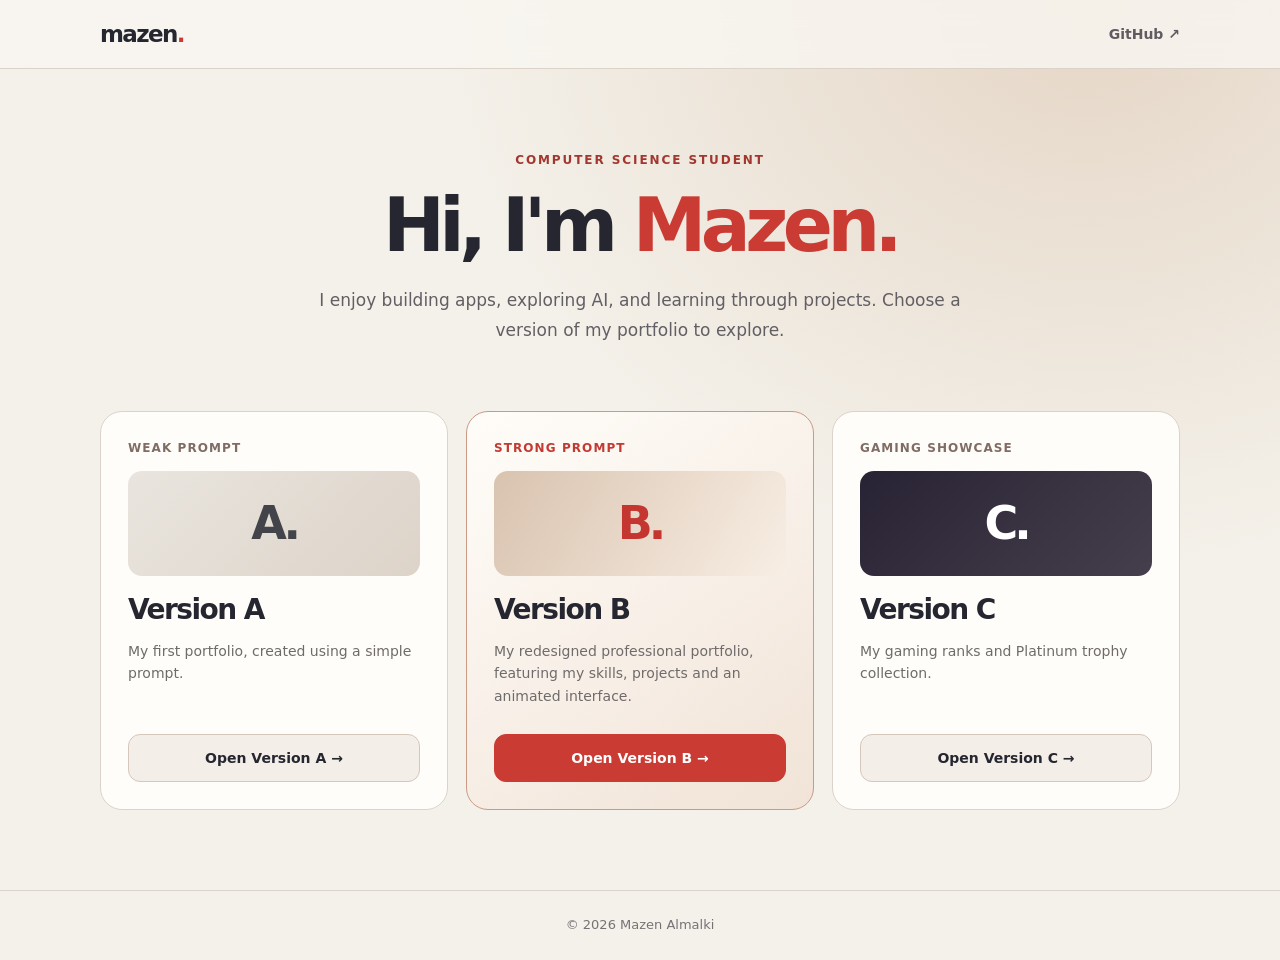
==== commit 0969406d: "Simplify welcome page and align Version B card with warm portfolio theme" ====
--- a/index.html
+++ b/index.html
@@ -1,3 +1,59 @@
-<!doctype html><html lang="en"><head><meta charset="utf-8"><meta name="viewport" content="width=device-width,initial-scale=1"><meta name="theme-color" content="#080d16"><style>
-:root{color-scheme:dark;--bg:#080d16;--panel:#121c2a;--line:#293748;--text:#edf3fa;--muted:#9cabbc;--accent:#79e4d0;--blue:#92a8ff}*{box-sizing:border-box}html{scroll-behavior:smooth}body{margin:0;background:radial-gradient(circle at 80% 0%,#1c3052 0%,transparent 35%),var(--bg);color:var(--text);font-family:Inter,system-ui,-apple-system,'Segoe UI',sans-serif;line-height:1.65}a{color:inherit;text-decoration:none}:focus-visible{outline:3px solid var(--accent);outline-offset:4px}.wrap{width:min(1100px,calc(100% - 40px));margin:auto}.header{position:sticky;top:0;z-index:10;background:#0a101be6;backdrop-filter:blur(14px);border-bottom:1px solid var(--line)}.headrow{min-height:68px;display:flex;align-items:center;justify-content:space-between;gap:20px}.logo{font-weight:850;font-size:22px;letter-spacing:-.05em}.logo span,.eyebrow{color:var(--accent)}.header nav{display:flex;gap:24px;flex-wrap:wrap}.header nav a{font-size:14px;color:#c2cfdf}.header nav a:hover{color:white}.hero{text-align:center;padding:96px 0 43px}.eyebrow{text-transform:uppercase;font-size:12px;font-weight:800;letter-spacing:.24em}.hero h1{font-size:clamp(42px,7vw,76px);line-height:1.07;letter-spacing:-.06em;margin:18px auto 22px;max-width:850px}.hero h1 span{background:linear-gradient(90deg,var(--accent),var(--blue));background-clip:text;color:transparent}.hero p{max-width:650px;margin:auto;color:var(--muted);font-size:17px}.versions{display:grid;grid-template-columns:repeat(3,minmax(0,1fr));gap:20px;padding:35px 0 45px}.card{padding:30px;border:1px solid var(--line);border-radius:24px;background:linear-gradient(140deg,#182338,#101926);display:flex;flex-direction:column}.card.b{border-color:#4c8d94;background:linear-gradient(140deg,#173042,#111928)}.pill{align-self:flex-start;font-size:12px;font-weight:800;letter-spacing:.1em;text-transform:uppercase;border:1px solid #627489;border-radius:100px;padding:5px 12px}.b .pill{border-color:#70bcad;color:var(--accent)}.mock{margin:25px 0;border:1px solid #41506a;border-radius:13px;overflow:hidden;background:#0a1020;min-height:160px}.dots{display:flex;gap:6px;padding:12px;border-bottom:1px solid #28364c}.dots i{width:8px;height:8px;background:#74849b;border-radius:50%}.preview{padding:24px}.preview strong{display:block;font-size:32px;letter-spacing:-.05em}.preview em{font-style:normal;color:#a4fb78}.b .preview em{color:#8eaaff}.preview small{color:#8594ab}.lines{display:flex;gap:8px;margin-top:16px}.lines span{height:32px;border-radius:6px;background:#27354d;flex:1}.card h2{font-size:29px;letter-spacing:-.05em;margin:0 0 9px}.card p{color:var(--muted);margin:0 0 25px}.button{display:inline-flex;justify-content:center;align-items:center;background:var(--accent);color:#071923;border-radius:12px;padding:14px 22px;font-weight:800;transition:transform .2s}.button:hover{transform:translateY(-3px)}.a .button{background:#d8e3fb}.card .button{margin-top:auto}.under{text-align:center;padding:8px 0 90px}.under a{color:var(--accent);font-weight:750;text-decoration:underline;text-underline-offset:5px}.footer{border-top:1px solid var(--line);padding:25px 0;color:var(--muted);font-size:13px}.intro{padding:65px 0 20px}.intro h1{font-size:clamp(38px,6vw,64px);letter-spacing:-.06em;line-height:1.1;margin:16px 0}.intro p{color:var(--muted);max-width:790px}.cols{display:grid;grid-template-columns:1fr 1fr;gap:20px;margin:25px 0}.comp{background:var(--panel);border:1px solid var(--line);padding:26px;border-radius:19px}.comp h2{margin:0 0 10px}.comp p,.comp li{color:var(--muted)}.comp li{margin-bottom:10px}h3{margin:20px 0 10px}.prompt{white-space:pre-wrap;overflow-wrap:anywhere;background:#0b1421;border:1px solid #334359;border-radius:14px;padding:22px;color:#d6e1ee;font-size:14px;line-height:1.8;max-height:410px;overflow:auto}.comp .button{margin-top:15px}.note{background:#152638;border-left:3px solid var(--accent);padding:19px 23px;border-radius:8px;margin:25px 0 80px;color:#cbd9e6}@media(max-width:950px){.versions{grid-template-columns:1fr 1fr}}@media(max-width:700px){.versions,.cols{grid-template-columns:1fr}.hero{padding-top:60px}.card{padding:22px}.header nav{gap:13px}.intro{padding-top:48px}}@media(prefers-reduced-motion:reduce){html{scroll-behavior:auto}.button{transition:none}}
-</style><title>Choose a Portfolio Version | Mazen Almalki</title></head><body><header class="header"><div class="wrap headrow"><a class="logo" href="index.html">mazen<span>.</span> / prompt lab</a><nav aria-label="Website navigation"><a href="index.html">Home</a><a href="version-a.html">Version A</a><a href="version-b.html">Version B</a><a href="version-c.html">Version C</a><a href="preview.html">Live preview</a><a href="journey.html">Journey</a></nav></div></header><main class="wrap"><section class="hero"><div class="eyebrow">Mazen Almalki · Computer Science Student</div><h1>Hi, I’m <span>Mazen.</span></h1><p>I study Computer Science at Imam Mohammad Ibn Saud Islamic University. I enjoy web app development, exploring AI, and learning through real projects. I’ve worked on SudokuLab, Dhamantaha, MediScript, and an AI PC Builder prototype.</p><p style="margin:22px auto 0"><a href="version-b.html#projects" style="color:var(--accent);font-weight:800;text-decoration:underline">Explore my projects ↗</a> · <a href="https://github.com/MazenAlmalki" target="_blank" rel="noopener noreferrer" style="color:var(--accent)">GitHub ↗</a></p><p style="margin-top:18px">Below, compare two versions of my portfolio, created from a weak and a strong prompt.</p></section><section class="versions" aria-label="Choose portfolio version"><article class="card a"><span class="pill">Version A · Weak prompt</span><div class="mock" aria-hidden="true"><div class="dots"><i></i><i></i><i></i></div><div class="preview"><small>mazen.</small><strong>Hey, I'm <em>Mazen.</em></strong><div class="lines"><span></span><span></span><span></span></div></div></div><h2>Version A</h2><p>Based on a short, general prompt. Uses the uploaded portfolio design as its starting point.</p><a class="button" href="version-a.html">Explore Version A →</a></article><article class="card b"><span class="pill">Version B · Strong prompt</span><div class="mock" aria-hidden="true"><div class="dots"><i></i><i></i><i></i></div><div class="preview"><small>Computer Science Student</small><strong>Hi, I'm <em>Mazen Almalki.</em></strong><div class="lines"><span></span><span></span><span></span></div></div></div><h2>Version B</h2><p>Based on detailed requirements and approved personal information, with placeholders for anything not yet confirmed.</p><a class="button" href="version-b.html">Explore Version B →</a></article></section></main><footer class="footer"><div class="wrap">Mazen Almalki · Prompt comparison portfolio</div></footer></body></html>+<!doctype html>
+<html lang="en">
+<head>
+<meta charset="utf-8">
+<meta name="viewport" content="width=device-width, initial-scale=1">
+<meta name="theme-color" content="#f4f1ea">
+<meta name="description" content="Mazen Almalki — Computer Science student. Explore three portfolio versions.">
+<title>Mazen Almalki | Choose a Version</title>
+<style>
+:root{--bg:#f4f1ea;--ink:#252630;--muted:#6f6b6b;--edge:#dbd3ca;--paper:#fffdf9;--red:#ca3b33;--wood:#9a725d}
+*{box-sizing:border-box}
+html{scroll-behavior:smooth}
+body{margin:0;background:radial-gradient(ellipse at 85% 0%,#e5d6c6 0%,transparent 42%),var(--bg);color:var(--ink);font:16px/1.6 system-ui,-apple-system,"Segoe UI",sans-serif}
+a{text-decoration:none;color:inherit}
+a:focus-visible{outline:3px solid var(--red);outline-offset:4px}
+.wrap{width:min(1080px,calc(100% - 40px));margin:auto}
+.topbar{border-bottom:1px solid var(--edge);background:#f9f7f2c9;backdrop-filter:blur(12px)}
+.nav{min-height:68px;display:flex;align-items:center;justify-content:space-between;gap:16px}
+.logo{font-size:23px;font-weight:850;letter-spacing:-.07em}.logo span{color:var(--red)}
+.nav a:not(.logo){font-size:14px;font-weight:650;color:#605b60}.nav a:hover{color:var(--red)}
+.hero{text-align:center;padding:82px 0 45px}
+.kicker{color:#a23730;text-transform:uppercase;font-size:12px;font-weight:800;letter-spacing:.16em}
+h1{font-size:clamp(42px,7vw,74px);letter-spacing:-.075em;line-height:1.05;margin:17px 0 20px}
+.hero h1 span{color:var(--red)}
+.lead{max-width:680px;margin:auto;color:#625f64;font-size:17px;line-height:1.8}
+.versions{display:grid;grid-template-columns:repeat(3,minmax(0,1fr));gap:18px;padding:20px 0 80px}
+.card{border:1px solid var(--edge);border-radius:22px;background:var(--paper);padding:27px;display:flex;flex-direction:column;gap:13px;min-width:0;transition:transform .25s,border-color .25s,box-shadow .25s}
+.card:hover{transform:translateY(-5px);box-shadow:0 18px 35px #6d55401b}
+.card.b{background:linear-gradient(145deg,#fffdf9,#f1e3d7);border-color:#c99a86}
+.label{font-size:12px;font-weight:800;letter-spacing:.09em;color:#806c65}
+.card.b .label{color:#c33a33}
+.card h2{font-size:28px;letter-spacing:-.055em;line-height:1.2;margin:4px 0 0}
+.card p{margin:0 0 14px;color:var(--muted);font-size:14px;flex:1}
+.card-visual{height:105px;border-radius:14px;display:flex;align-items:center;justify-content:center;font-size:46px;font-weight:900;letter-spacing:-.09em;background:linear-gradient(135deg,#e9e5de,#ddd3c9);color:#43434a}
+.b .card-visual{background:linear-gradient(120deg,#d9c3af,#f8eee4);color:#c53630}
+.c .card-visual{background:linear-gradient(135deg,#282334,#453e4c);color:#fff}
+.go{display:inline-flex;align-items:center;justify-content:center;padding:12px 16px;border:1px solid #d6c6bb;border-radius:12px;font-size:14px;font-weight:800;background:#f4eee9}
+.b .go{background:var(--red);border-color:var(--red);color:white}
+.go:hover{filter:brightness(.96)}
+footer{border-top:1px solid var(--edge);padding:24px 0;color:#777176;font-size:13px;text-align:center}
+@media(max-width:800px){.versions{grid-template-columns:1fr 1fr}}
+@media(max-width:570px){.hero{padding:60px 0 35px}.versions{grid-template-columns:1fr}.card{padding:23px}.nav{min-height:62px}}
+@media(prefers-reduced-motion:reduce){html{scroll-behavior:auto}.card{transition:none}.card:hover{transform:none}}
+</style>
+</head>
+<body>
+<header class="topbar"><div class="wrap nav"><a href="index.html" class="logo">mazen<span>.</span></a><a href="https://github.com/MazenAlmalki" target="_blank" rel="noopener noreferrer">GitHub ↗</a></div></header>
+<main class="wrap">
+<section class="hero"><div class="kicker">Computer Science Student</div><h1>Hi, I'm <span>Mazen.</span></h1><p class="lead">I enjoy building apps, exploring AI, and learning through projects. Choose a version of my portfolio to explore.</p></section>
+<section class="versions" aria-label="Choose a portfolio version">
+<article class="card a"><span class="label">WEAK PROMPT</span><div class="card-visual" aria-hidden="true">A.</div><h2>Version A</h2><p>My first portfolio, created using a simple prompt.</p><a class="go" href="version-a.html">Open Version A →</a></article>
+<article class="card b"><span class="label">STRONG PROMPT</span><div class="card-visual" aria-hidden="true">B.</div><h2>Version B</h2><p>My redesigned professional portfolio, featuring my skills, projects and an animated interface.</p><a class="go" href="version-b.html">Open Version B →</a></article>
+<article class="card c"><span class="label">GAMING SHOWCASE</span><div class="card-visual" aria-hidden="true">C.</div><h2>Version C</h2><p>My gaming ranks and Platinum trophy collection.</p><a class="go" href="version-c.html">Open Version C →</a></article>
+</section>
+</main>
+<footer>© <span id="year">2026</span> Mazen Almalki</footer>
+<script>document.getElementById("year").textContent=new Date().getFullYear();</script>
+</body>
+</html>
